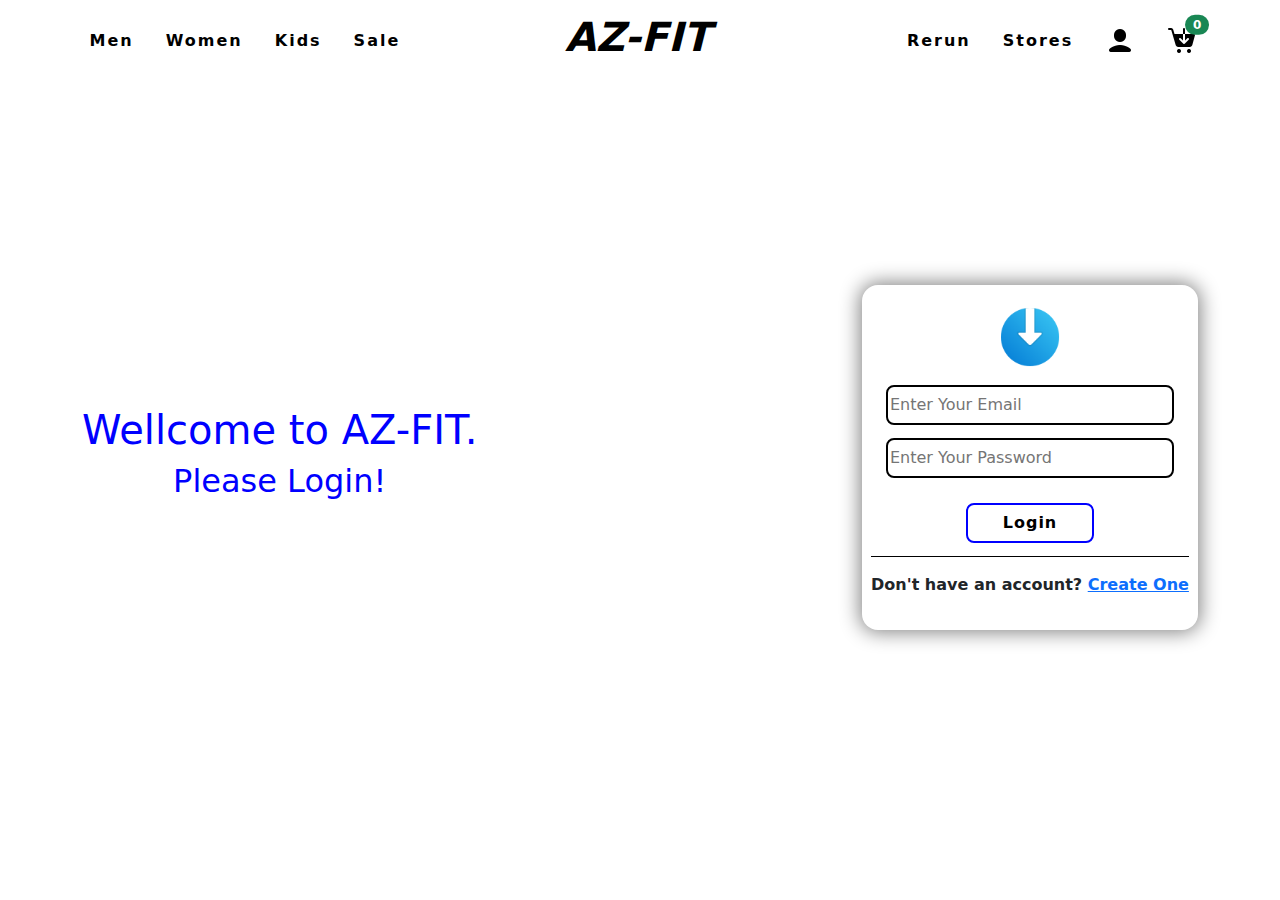
==== login.html @ 4968bbcb "Add files via upload" ====
<!DOCTYPE html>
<html lang="en">

<head>
  <link rel="shortcut icon" href="./login icon.png" type="image/x-icon">
  <link rel="stylesheet" href="login.css">
  <meta charset="UTF-8">
  <meta name="viewport" content="width=device-width, initial-scale=1.0">
  <title>LOGIN</title>
  <!-- BS CS LINK -->
  <link rel="stylesheet" href="https://cdn.jsdelivr.net/npm/bootstrap@5.3.3/dist/css/bootstrap.min.css">
  <!-- BS JS LINK -->
  <script src="https://cdn.jsdelivr.net/npm/bootstrap@5.3.3/dist/js/bootstrap.bundle.min.js
      "></script>

</head>

<body>
  <!-- webnav start -->
  <nav>
    <ul>
      <li>
        <a href="#">Men</a>
      </li>
      <li>
        <a href="#">Women</a>
      </li>
      <li>
        <a href="#">Kids</a>
      </li>
      <li>
        <a href="#">Sale</a>
      </li>
    </ul>
    <ul id="logo">
      <!-- <i
        class="fa-solid fa-code"
        style="font-size: 3rem; font-weight: bold"
      ></i> -->
      <a href="index.html" style="text-decoration: none; color: black;"><h1 style="font-weight: bold; font-style: italic;">AZ-FIT</h1></a>
    </ul>
    <ul>
      <li>
        <a href="#">Rerun</a>
      </li>
      <li>
        <a href="#">Stores</a>
      </li>
      <li>
        <a href="./login.html">
          <img
            src="./assets/icons8-user-60 (2).png"
            height="30em"
            width="auto"
            alt=""
          />
        </a>
      </li>
      <li>
        <button
          type="button"
          class="position-relative"
          style="
            width: fit-content;
            background-color: transparent;
            border: none;
            margin-left: 0%;
            padding-left: 0%;
          "
        >
          <img
            src="./assets/icons8-add-to-cart-60 (2).png"
            height="30em"
            width="auto"
            alt=""
          />
          <span
            class="position-absolute top-0 start-85 translate-middle badge rounded-pill bg-success qty"
          >
            0
          </span>
        </button>
      </li>
    </ul>
  </nav>
   <!-- responsive nav -->
   <div class="respnav">
    <div>
      <img
        src="./assets/icons8-hamburger-menu-60 (2).png"
        height="55em"
        width="55em"
        alt=""
      />
    </div>

    <!-- <i
      class="fa-solid fa-code"
      id="logo-icon"
      style="font-size: 3rem; font-weight: bold"
    ></i> -->
    <a href="index.html" style="text-decoration: none; color: black;"><h1 style="font-weight: bold; font-style: italic;">AZ-FIT</h1></a>
    <div class="icons">
      <a href="./login.html">
        <img
          src ="./assets/icons8-user-60 (2).png"
          height="30em"
          width="auto"
          alt=""
        />
      </a>
      <button type="button" class="position-relative" style=" width: fit-content; background-color: transparent; border: none; margin-left: 0%;">
        <img src="./assets/icons8-add-to-cart-60 (2).png"height="30em" width="auto" alt=""/>
        <span class="position-absolute top-0 start-85 translate-middle badge rounded-pill bg-success qty">
          0
        </span>
      </button>
    </div>
  </div>

  <!-- login start -->
  <div id="login-outer" class="container">
    <div class="loginpage">
      <h1>
        Wellcome to AZ-FIT.
      </h1>
      <h2>
        Please Login!
      </h2>
    </div>
    <div class="loginpage">
      <form>
        <img src="./assets/login form icon.png" height="70px" width="auto" alt="">
        <div>
          <input type="email" id="form2Example1" placeholder="Enter Your Email"/>
          <p id="emailerror" class="error"></p>
        </div>
        <div>
          <input type="text" id="form2Example2" placeholder="Enter Your Password" />
          <p id="passerror" class="error"></p>
        </div>
        <p id="msg" class="error"></p>
        <button  type="button" id="login-btn">Login</button>
        <p style="font-weight: bold; border-top: 1px solid black; padding-top: 1em;">Don't have an account? <a href="sign up.html">Create One</a></p>
      </form>
    </div>
  </div>

  <script src="login.js"></script>
</body>

</html>
---- login.css ----
body {
    margin: 0%;
    padding: 0%;
    box-sizing: border-box;
}

/* webnav */
nav {
    display: flex;
    justify-content: space-between;
    align-items: center;
    padding: 1% 2%;
    padding-right: 6%;
    /* z-index: 33 !important; */
}

nav ul {
    display: flex;
    align-items: center;
}

nav ul li {
    margin-left: 2em;
    list-style: none;
    font-weight: bolder;
    letter-spacing: 2px;
}
nav ul li a {
    color: black;
    text-decoration: none;
}
/* responsive nav */
.respnav {
    display: none;
    justify-content: space-between;
    align-items: center;
    padding: 1% 5%;
    /* background-color: white; */
}
.respnav ul {
    display: flex;
    align-items: center;
}
.respnav .icons img {
    color: black;
    text-decoration: none;
    /* margin-left: 1em; */
}

@media(max-width:1120px) {
    nav{
        display: none;
    }
    .respnav{
        display: flex;
    }
}
@media(max-width:600px) {
    .respnav {
      display: flex;
      justify-content: space-between;
      align-items: center;
      padding: 3% 5%;
      /* background-color: white; */
  }
}
 /* login start */
 #login-outer {
     display: flex;
     justify-content: space-between;
     align-items: center;
     height: 80vh;
     width: 100%;
 }

 @media(max-width:990px) {
     #login-outer {
         display: flex;
         flex-direction: column;
         justify-content: center;
         align-items: center;
         height: fit-content;
         width: 100%;
         gap: 3em;
         margin-top: 2em;
         margin-bottom: 2em;
     }

     body {
         margin: 0%;
         padding: 0%;
         box-sizing: border-box;
         overflow: visible;
     }
 }

 .loginpage:nth-child(1) {
     text-align: center;
     line-height: 1.5em;
     color: blue;
     font-size: 1.5rem;
 }

 form {
     display: flex;
     flex-direction: column;
     justify-content: center;
     align-items: center;
     gap: 0.8em;
     box-shadow: 0px 0px 20px 2px gray;
     height: fit-content;
     width: 21em;
     border-radius: 16px;
     padding: 5% 0%;
 }

 input {
     height: 2.5em;
     width: 18em;
     border-radius: 8px;
     border: 2px solid black;
 }

 @media(max-width:400px) {
     form {
         display: flex;
         flex-direction: column;
         justify-content: center;
         align-items: center;
         gap: 0.8em;
         box-shadow: 0px 0px 20px 2px gray;
         height: fit-content;
         width: 18em;
         border-radius: 16px;
         padding: 5% 0%;

     }

     input {
         height: 2.5em;
         width: 16em;
         border-radius: 8px;
         border: 2px solid black;
     }
 }

 #login-btn {
     height: 2.5em;
     width: 8em;
     background-color: transparent;
     border: 2px solid blue;
     font-weight: bold;
     letter-spacing: 1px;
     border-radius: 8px;
     transition: 0.6s;
     margin-top: 0%;
 }

 #login-btn:hover {
     border: 2px solid black;
     background-color: blue;
     color: white;
 }

 .error {
     color: red !important;
     padding: 0%;
     margin: 0%;
 }
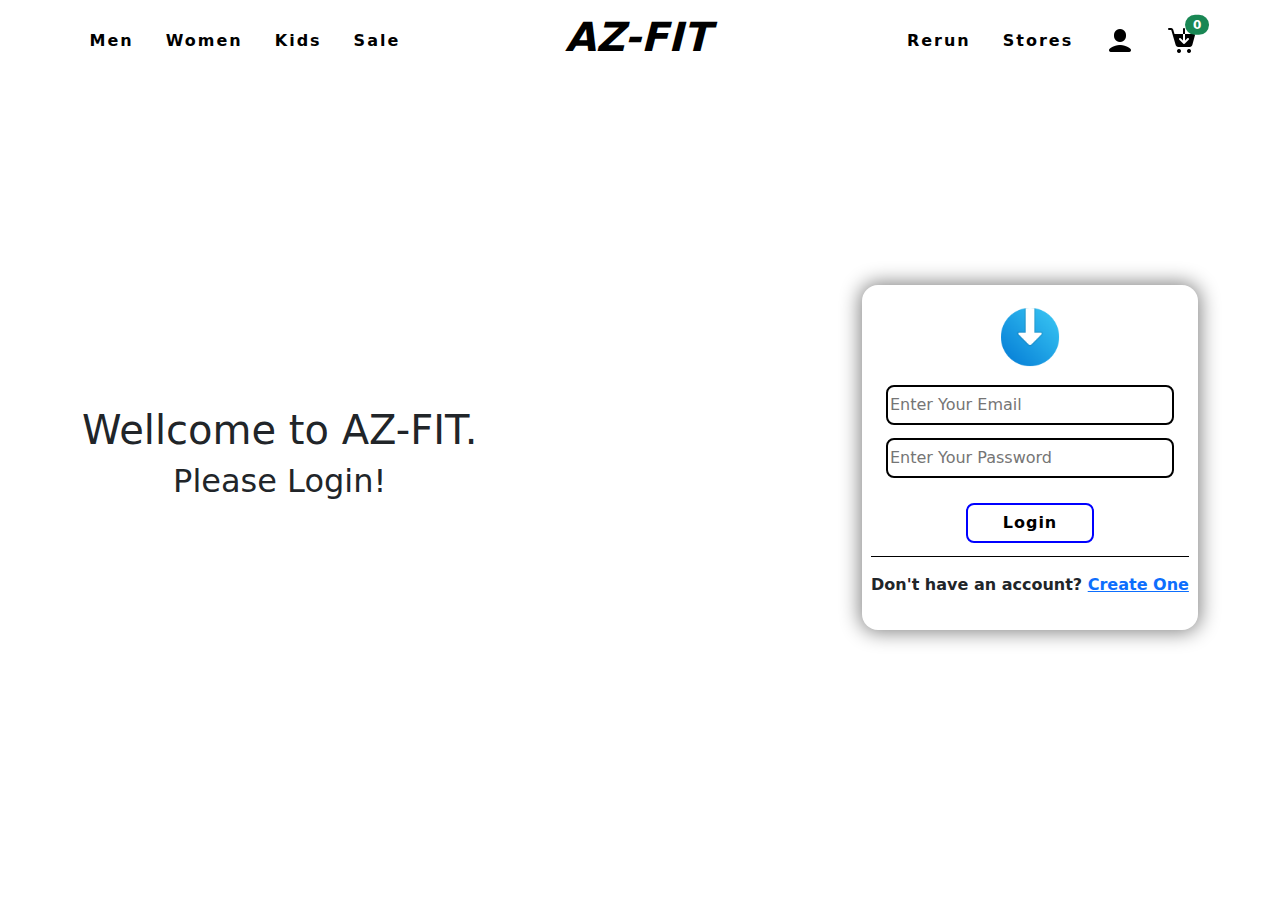
==== commit fedec458: "favicon" ====
--- a/login.html
+++ b/login.html
@@ -2,7 +2,7 @@
 <html lang="en">
 
 <head>
-  <link rel="shortcut icon" href="./login icon.png" type="image/x-icon">
+  <link rel="shortcut icon" href="./assets/login icon.png" type="image/x-icon">
   <link rel="stylesheet" href="login.css">
   <meta charset="UTF-8">
   <meta name="viewport" content="width=device-width, initial-scale=1.0">
--- a/login.css
+++ b/login.css
@@ -97,7 +97,7 @@
  .loginpage:nth-child(1) {
      text-align: center;
      line-height: 1.5em;
-     color: blue;
+     /* color: blue; */
      font-size: 1.5rem;
  }
 
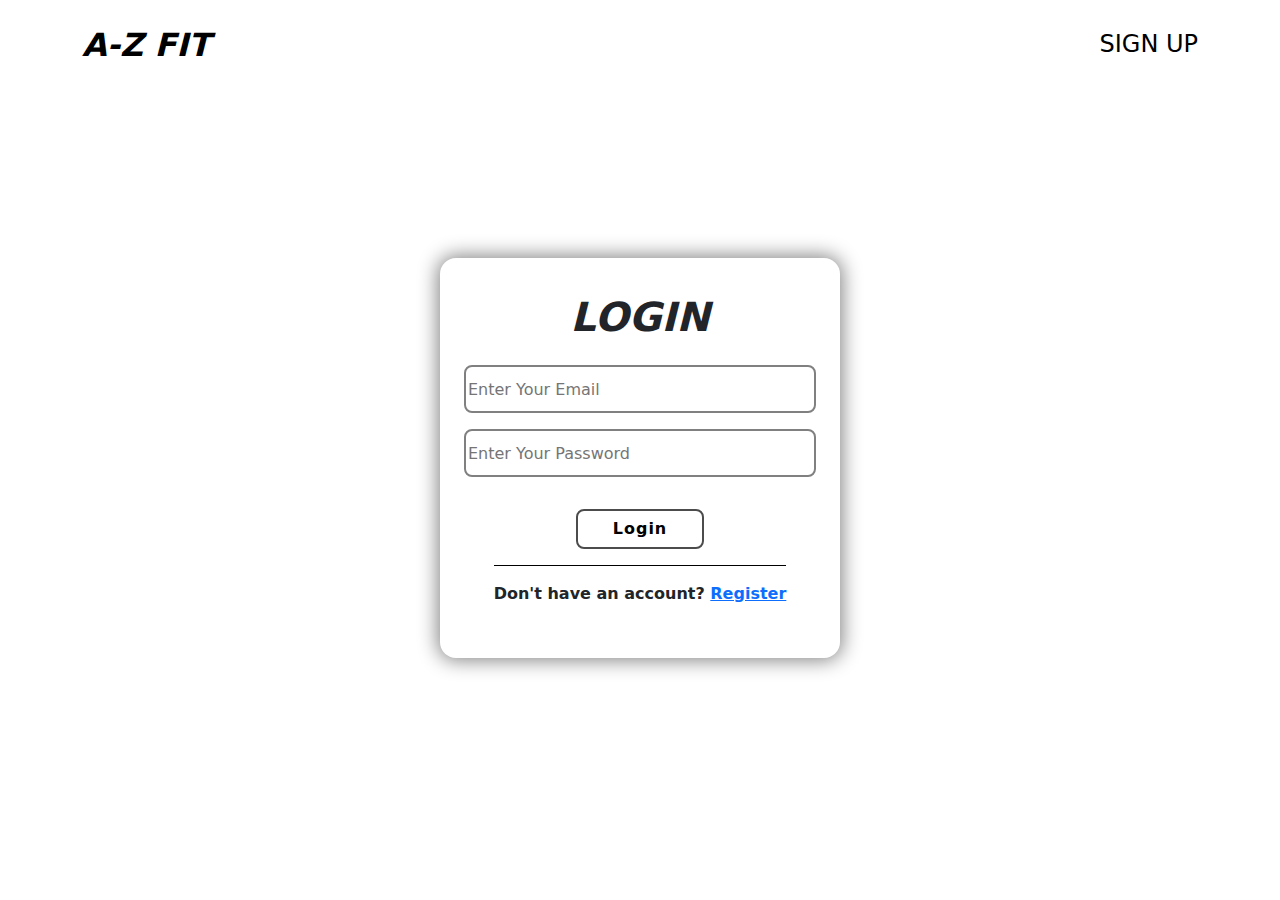
==== commit 2c585e37: "update" ====
--- a/login.html
+++ b/login.html
@@ -16,121 +16,30 @@
 </head>
 
 <body>
-  <!-- webnav start -->
-  <nav>
-    <ul>
-      <li>
-        <a href="#">Men</a>
-      </li>
-      <li>
-        <a href="#">Women</a>
-      </li>
-      <li>
-        <a href="#">Kids</a>
-      </li>
-      <li>
-        <a href="#">Sale</a>
-      </li>
-    </ul>
-    <ul id="logo">
-      <!-- <i
-        class="fa-solid fa-code"
-        style="font-size: 3rem; font-weight: bold"
-      ></i> -->
-      <a href="index.html" style="text-decoration: none; color: black;"><h1 style="font-weight: bold; font-style: italic;">AZ-FIT</h1></a>
-    </ul>
-    <ul>
-      <li>
-        <a href="#">Rerun</a>
-      </li>
-      <li>
-        <a href="#">Stores</a>
-      </li>
-      <li>
-        <a href="./login.html">
-          <img
-            src="./assets/icons8-user-60 (2).png"
-            height="30em"
-            width="auto"
-            alt=""
-          />
+  
+  <nav id="navigation">
+    <div class="container nav-log">
+        <a class="navbar-brand color-dark " href="index.html">
+          <h2 style="text-decoration: none; color: black; font-weight: bold; font-style: italic;">
+            A-Z FIT
+          </h2>
         </a>
-      </li>
-      <li>
-        <button
-          type="button"
-          class="position-relative"
-          style="
-            width: fit-content;
-            background-color: transparent;
-            border: none;
-            margin-left: 0%;
-            padding-left: 0%;
-          "
-        >
-          <img
-            src="./assets/icons8-add-to-cart-60 (2).png"
-            height="30em"
-            width="auto"
-            alt=""
-          />
-          <span
-            class="position-absolute top-0 start-85 translate-middle badge rounded-pill bg-success qty"
-          >
-            0
-          </span>
-        </button>
-      </li>
-    </ul>
-  </nav>
-   <!-- responsive nav -->
-   <div class="respnav">
-    <div>
-      <img
-        src="./assets/icons8-hamburger-menu-60 (2).png"
-        height="55em"
-        width="55em"
-        alt=""
-      />
-    </div>
 
-    <!-- <i
-      class="fa-solid fa-code"
-      id="logo-icon"
-      style="font-size: 3rem; font-weight: bold"
-    ></i> -->
-    <a href="index.html" style="text-decoration: none; color: black;"><h1 style="font-weight: bold; font-style: italic;">AZ-FIT</h1></a>
-    <div class="icons">
-      <a href="./login.html">
-        <img
-          src ="./assets/icons8-user-60 (2).png"
-          height="30em"
-          width="auto"
-          alt=""
-        />
-      </a>
-      <button type="button" class="position-relative" style=" width: fit-content; background-color: transparent; border: none; margin-left: 0%;">
-        <img src="./assets/icons8-add-to-cart-60 (2).png"height="30em" width="auto" alt=""/>
-        <span class="position-absolute top-0 start-85 translate-middle badge rounded-pill bg-success qty">
-          0
-        </span>
-      </button>
-    </div>
-  </div>
+        <h4>
+          <a href="sign up.html">SIGN UP</a>
+        </h4>
 
-  <!-- login start -->
+</nav>
+
+
+
+
   <div id="login-outer" class="container">
     <div class="loginpage">
-      <h1>
-        Wellcome to AZ-FIT.
-      </h1>
-      <h2>
-        Please Login!
-      </h2>
-    </div>
-    <div class="loginpage">
-      <form>
-        <img src="./assets/login form icon.png" height="70px" width="auto" alt="">
+      <form class="loginform">
+         <h2 style="text-align: center; font-size: 2.5rem; font-weight: bold; font-style: oblique;">
+          LOGIN
+         </h2>
         <div>
           <input type="email" id="form2Example1" placeholder="Enter Your Email"/>
           <p id="emailerror" class="error"></p>
@@ -141,7 +50,7 @@
         </div>
         <p id="msg" class="error"></p>
         <button  type="button" id="login-btn">Login</button>
-        <p style="font-weight: bold; border-top: 1px solid black; padding-top: 1em;">Don't have an account? <a href="sign up.html">Create One</a></p>
+        <p style="font-weight: bold; border-top: 1px solid black; padding-top: 1em;">Don't have an account? <a href="sign up.html">Register</a></p>
       </form>
     </div>
   </div>
--- a/login.css
+++ b/login.css
@@ -3,163 +3,116 @@
     padding: 0%;
     box-sizing: border-box;
 }
-
-/* webnav */
-nav {
-    display: flex;
-    justify-content: space-between;
-    align-items: center;
-    padding: 1% 2%;
-    padding-right: 6%;
-    /* z-index: 33 !important; */
-}
-
-nav ul {
-    display: flex;
-    align-items: center;
-}
-
-nav ul li {
-    margin-left: 2em;
-    list-style: none;
-    font-weight: bolder;
-    letter-spacing: 2px;
-}
-nav ul li a {
-    color: black;
-    text-decoration: none;
-}
-/* responsive nav */
-.respnav {
-    display: none;
-    justify-content: space-between;
-    align-items: center;
-    padding: 1% 5%;
-    /* background-color: white; */
-}
-.respnav ul {
-    display: flex;
-    align-items: center;
-}
-.respnav .icons img {
-    color: black;
-    text-decoration: none;
-    /* margin-left: 1em; */
-}
-
-@media(max-width:1120px) {
-    nav{
-        display: none;
-    }
-    .respnav{
-        display: flex;
-    }
-}
-@media(max-width:600px) {
-    .respnav {
-      display: flex;
-      justify-content: space-between;
-      align-items: center;
-      padding: 3% 5%;
-      /* background-color: white; */
+#navigation {
+    padding: 2% 2% !important;
   }
-}
+  .nav-log{
+    display: flex !important;
+    justify-content: space-between !important;
+    align-items: center !important;
+  }
+  .nav-log h4 a{
+    color: black !important;
+    text-decoration: none !important;
+  }
  /* login start */
  #login-outer {
      display: flex;
-     justify-content: space-between;
+     justify-content: center;
      align-items: center;
      height: 80vh;
      width: 100%;
  }
+ .loginform {
+     display: flex;
+     flex-direction: column;
+     justify-content: center;
+     align-items: center;
+     gap: 1em;
+     box-shadow: 0px 0px 20px 2px gray;
+     height: 25em;
+     width: 25em;
+     border-radius: 16px;
+     /* padding: % 0%; */
+ }
 
- @media(max-width:990px) {
-     #login-outer {
+ .loginform input {
+     height: 3em;
+     width: 22em;
+     border-radius: 8px;
+     border: 2px solid gray;
+ }
+ @media(max-width:560px) {
+    #login-outer {
+        display: flex;
+        justify-content: center;
+        align-items: center;
+        height: 90vh;
+        width: 100%;
+    }
+ }
+ @media(max-width:420px) {
+    .loginform {
          display: flex;
          flex-direction: column;
          justify-content: center;
          align-items: center;
-         height: fit-content;
-         width: 100%;
-         gap: 3em;
-         margin-top: 2em;
-         margin-bottom: 2em;
-     }
-
-     body {
-         margin: 0%;
-         padding: 0%;
-         box-sizing: border-box;
-         overflow: visible;
-     }
- }
-
- .loginpage:nth-child(1) {
-     text-align: center;
-     line-height: 1.5em;
-     /* color: blue; */
-     font-size: 1.5rem;
- }
-
- form {
-     display: flex;
-     flex-direction: column;
-     justify-content: center;
-     align-items: center;
-     gap: 0.8em;
-     box-shadow: 0px 0px 20px 2px gray;
-     height: fit-content;
-     width: 21em;
-     border-radius: 16px;
-     padding: 5% 0%;
- }
-
- input {
-     height: 2.5em;
-     width: 18em;
-     border-radius: 8px;
-     border: 2px solid black;
- }
-
- @media(max-width:400px) {
-     form {
-         display: flex;
-         flex-direction: column;
-         justify-content: center;
-         align-items: center;
-         gap: 0.8em;
+         gap: 1em;
          box-shadow: 0px 0px 20px 2px gray;
-         height: fit-content;
-         width: 18em;
+         height: 25em;
+         width: 22em;
          border-radius: 16px;
-         padding: 5% 0%;
+         /* padding: 5% 0%; */
 
      }
 
-     input {
-         height: 2.5em;
-         width: 16em;
+     .loginform input {
+         height: 3em;
+         width: 19em;
          border-radius: 8px;
-         border: 2px solid black;
+         border: 2px solid gray;
      }
+    
  }
+ @media(max-width:370px) {
+    .loginform {
+        display: flex;
+        flex-direction: column;
+        justify-content: center;
+        align-items: center;
+        gap: 1em;
+        box-shadow: 0px 0px 20px 2px gray;
+        height: 25em;
+        width: 18em;
+        border-radius: 16px;
+        /* padding: % 0%; */
+
+    }
+
+    .loginform input {
+        height: 3em;
+        width: 16em;
+        border-radius: 8px;
+        border: 2px solid gray;
+    }
+}
 
  #login-btn {
-     height: 2.5em;
-     width: 8em;
-     background-color: transparent;
-     border: 2px solid blue;
-     font-weight: bold;
-     letter-spacing: 1px;
-     border-radius: 8px;
-     transition: 0.6s;
-     margin-top: 0%;
+    height: 2.5em;
+    width: 8em;
+    background-color: transparent;
+    border: 2px solid rgba(0, 0, 0, 0.7);
+    font-weight: bold;
+    letter-spacing: 1px;
+    border-radius: 8px;
+    transition: 0.6s;
+    margin-top: 0%;
  }
 
  #login-btn:hover {
-     border: 2px solid black;
-     background-color: blue;
-     color: white;
+    color: white;
+    background-color: rgba(0, 0, 0, 0.7);
+    border: none;
  }
 
  .error {
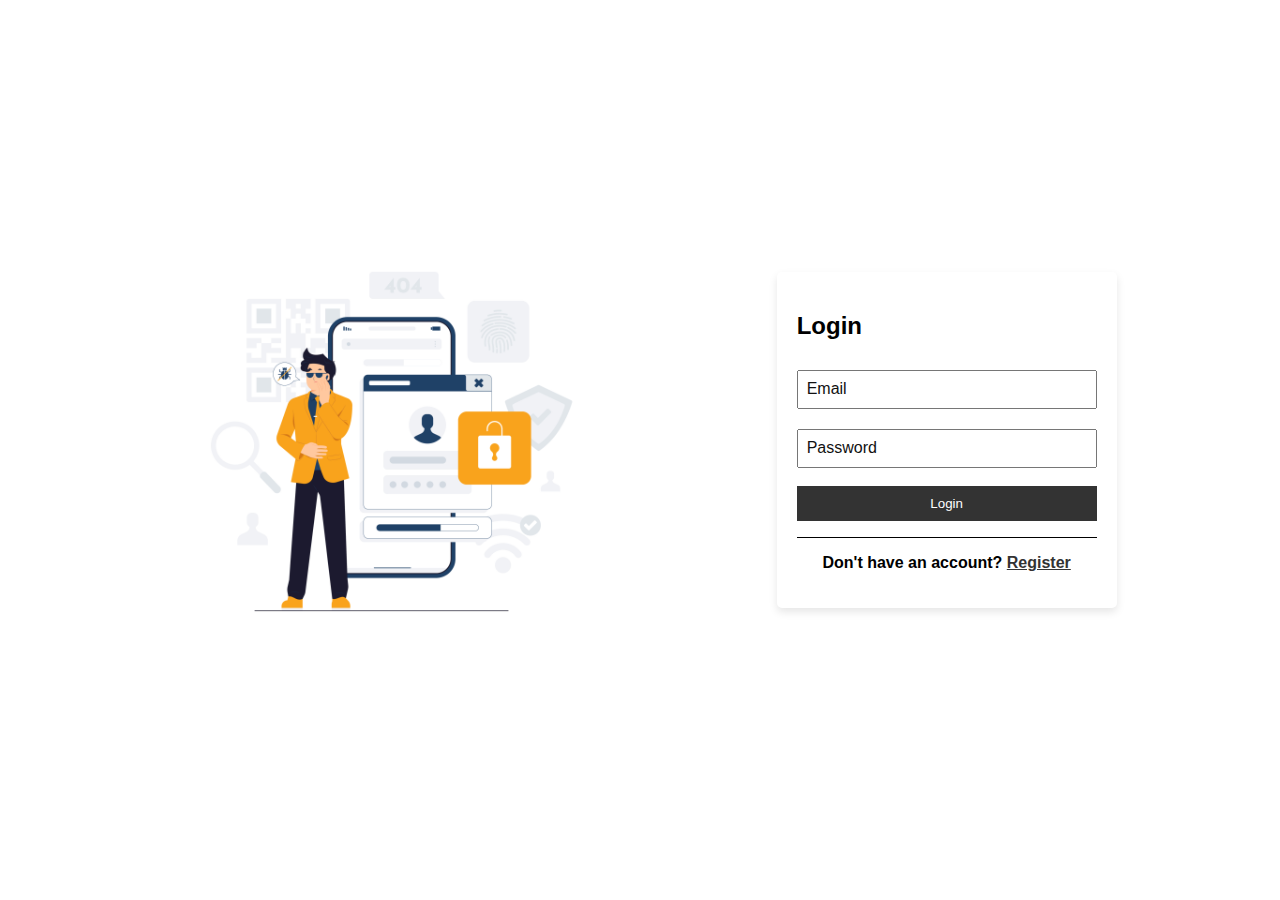
==== commit d07bb97b: "changing" ====
--- a/login.html
+++ b/login.html
@@ -1,61 +1,81 @@
 <!DOCTYPE html>
 <html lang="en">
+  <head>
+    <meta charset="UTF-8" />
+    <meta name="viewport" content="width=device-width, initial-scale=1.0" />
+    <title>Login - Services Hub</title>
+    <link rel="stylesheet" href="login.css" />
+    <link
+      rel="stylesheet"
+      href="https://cdnjs.cloudflare.com/ajax/libs/font-awesome/4.7.0/css/font-awesome.min.css"
+    />
+  </head>
+  <body>
 
-<head>
-  <link rel="shortcut icon" href="./assets/login icon.png" type="image/x-icon">
-  <link rel="stylesheet" href="login.css">
-  <meta charset="UTF-8">
-  <meta name="viewport" content="width=device-width, initial-scale=1.0">
-  <title>LOGIN</title>
-  <!-- BS CS LINK -->
-  <link rel="stylesheet" href="https://cdn.jsdelivr.net/npm/bootstrap@5.3.3/dist/css/bootstrap.min.css">
-  <!-- BS JS LINK -->
-  <script src="https://cdn.jsdelivr.net/npm/bootstrap@5.3.3/dist/js/bootstrap.bundle.min.js
-      "></script>
+<!-- login outer -->
+   <div class="login-outer">
 
-</head>
+    <div class="login-img">
+      <img src="./assets/login vector.jpg" height="450px" width="auto" alt="">
+    </div>
 
-<body>
-  
-  <nav id="navigation">
-    <div class="container nav-log">
-        <a class="navbar-brand color-dark " href="index.html">
-          <h2 style="text-decoration: none; color: black; font-weight: bold; font-style: italic;">
-            A-Z FIT
-          </h2>
-        </a>
+    <!-- form start -->
+    <div class="form-container">
+      <form>
+        <h2>Login</h2>
 
-        <h4>
-          <a href="sign up.html">SIGN UP</a>
-        </h4>
+        <div class="input-outer">
+          <input type="email" class="input-field" id="form2Example1" name="email" />
+          <label for="Name" class="input-label">Email</label>
+          <p id="emailerror" class="error"></p>
 
-</nav>
+        </div>
+
+        <div class="input-outer">
+            <input type="password" class="input-field" id="form2Example2" name="password" />
+            <label for="Name" class="input-label">Password</label>
+          <p id="passerror" class="error"></p>
+        </div>
+
+        <div id="msg" class="error" style="padding-bottom: 0.5em; text-align: center;"></div>
+        <button  type="button" id="login-btn">Login</button>
+       
+        <div class="switch-form">
+            <p style="font-weight: bold; border-top: 1px solid black; padding-top: 1em;">Don't have an account? <a href="signup.html" style="text-decoration: underline;">Register</a></p>
+        </div>
+      </form>
+    </div>
+   </div>
 
 
+    <script src="login.js"></script>
 
+    
+    <script>
 
-  <div id="login-outer" class="container">
-    <div class="loginpage">
-      <form class="loginform">
-         <h2 style="text-align: center; font-size: 2.5rem; font-weight: bold; font-style: oblique;">
-          LOGIN
-         </h2>
-        <div>
-          <input type="email" id="form2Example1" placeholder="Enter Your Email"/>
-          <p id="emailerror" class="error"></p>
-        </div>
-        <div>
-          <input type="text" id="form2Example2" placeholder="Enter Your Password" />
-          <p id="passerror" class="error"></p>
-        </div>
-        <p id="msg" class="error"></p>
-        <button  type="button" id="login-btn">Login</button>
-        <p style="font-weight: bold; border-top: 1px solid black; padding-top: 1em;">Don't have an account? <a href="sign up.html">Register</a></p>
-      </form>
-    </div>
-  </div>
-
-  <script src="login.js"></script>
-</body>
-
-</html>+      let inputFields = document.querySelectorAll('.input-field');
+      let inputLabels = document.querySelectorAll('.input-label');
+      
+      inputFields.forEach((inputField, index) => {
+        let inputLabel = inputLabels[index];
+      
+        inputField.addEventListener('input', () => {
+          if (inputField.value !== '') {
+            inputLabel.style.top = '1px';
+          } else {
+          inputLabel.style.top = '20px';
+          }
+        });
+      
+        if (inputField.value !== '') {
+          inputLabel.style.top = '1px';
+        } else {
+          inputLabel.style.top = '20px';
+        }
+      });
+      
+      
+      
+          </script>
+  </body>
+</html>
--- a/login.css
+++ b/login.css
@@ -1,122 +1,112 @@
 body {
-    margin: 0%;
-    padding: 0%;
-    box-sizing: border-box;
+    font-family: Arial, sans-serif;
+    margin: 0;
+    padding: 0;
+  }
+ 
+/* login start */
+.login-outer{
+    display: flex;
+    justify-content: space-evenly;
+    align-items: center;
+    height: 100vh;
+    width: 100%;
 }
-#navigation {
-    padding: 2% 2% !important;
-  }
-  .nav-log{
-    display: flex !important;
-    justify-content: space-between !important;
-    align-items: center !important;
-  }
-  .nav-log h4 a{
-    color: black !important;
-    text-decoration: none !important;
-  }
- /* login start */
- #login-outer {
-     display: flex;
-     justify-content: center;
-     align-items: center;
-     height: 80vh;
-     width: 100%;
- }
- .loginform {
-     display: flex;
-     flex-direction: column;
-     justify-content: center;
-     align-items: center;
-     gap: 1em;
-     box-shadow: 0px 0px 20px 2px gray;
-     height: 25em;
-     width: 25em;
-     border-radius: 16px;
-     /* padding: % 0%; */
- }
-
- .loginform input {
-     height: 3em;
-     width: 22em;
-     border-radius: 8px;
-     border: 2px solid gray;
- }
- @media(max-width:560px) {
-    #login-outer {
-        display: flex;
-        justify-content: center;
-        align-items: center;
-        height: 90vh;
-        width: 100%;
-    }
- }
- @media(max-width:420px) {
-    .loginform {
-         display: flex;
-         flex-direction: column;
-         justify-content: center;
-         align-items: center;
-         gap: 1em;
-         box-shadow: 0px 0px 20px 2px gray;
-         height: 25em;
-         width: 22em;
-         border-radius: 16px;
-         /* padding: 5% 0%; */
-
-     }
-
-     .loginform input {
-         height: 3em;
-         width: 19em;
-         border-radius: 8px;
-         border: 2px solid gray;
-     }
-    
- }
- @media(max-width:370px) {
-    .loginform {
+@media(max-width:900px){
+    .login-outer{
         display: flex;
         flex-direction: column;
         justify-content: center;
         align-items: center;
-        gap: 1em;
-        box-shadow: 0px 0px 20px 2px gray;
-        height: 25em;
-        width: 18em;
-        border-radius: 16px;
-        /* padding: % 0%; */
-
-    }
-
-    .loginform input {
-        height: 3em;
-        width: 16em;
-        border-radius: 8px;
-        border: 2px solid gray;
+        height: 100%;
+        width: 100%;
+    } 
+    .login-img img{
+        height: 300px;
+        width: auto;
     }
 }
+.form-container {
+    display: flex;
+    justify-content: center;
+    align-items: center;
+    flex-direction: column;
+}
 
- #login-btn {
-    height: 2.5em;
-    width: 8em;
-    background-color: transparent;
-    border: 2px solid rgba(0, 0, 0, 0.7);
-    font-weight: bold;
-    letter-spacing: 1px;
-    border-radius: 8px;
-    transition: 0.6s;
-    margin-top: 0%;
- }
+.form-container form {
+    background-color: #fff;
+    padding: 20px;
+    box-shadow: 0 4px 8px rgba(0, 0, 0, 0.1);
+    border-radius: 5px;
+    width: 300px;
+    margin-bottom: 20px;
+}
 
- #login-btn:hover {
+.form-container input {
+    width: 100%;
+    padding: 10px;
+    margin: 10px 0;
+    box-sizing: border-box;
+}
+
+.form-container input:focus{
+    background-color: #fff;
+  }
+  
+.form-container button {
+    width: 100%;
+    padding: 10px;
+    background-color: #333;
     color: white;
-    background-color: rgba(0, 0, 0, 0.7);
     border: none;
- }
+    cursor: pointer;
+}
 
- .error {
-     color: red !important;
-     padding: 0%;
-     margin: 0%;
- }+.form-container button:hover {
+    background-color: #555;
+}
+/* lable floating */
+.input-outer {
+    position: relative;
+  }
+  .input-label {
+    position: absolute;
+    top: 22px; 
+    left: 10px;
+    color: #111;
+    font-weight: 500;
+    background-color: #fff;
+    pointer-events: none; 
+    transition: 0.2s ease-out; 
+  }
+.switch-form {
+    text-align: center;
+    margin-top: 10px;
+}
+
+.switch-form a {
+    color: #333;
+    text-decoration: none;
+}
+.error{
+    color: red !important;
+    padding: 0%;
+    margin: 0%;
+}
+@media(max-width:380px){
+    .form-container form {
+        background-color: #fff;
+        padding: 20px;
+        box-shadow: 0 4px 8px rgba(0, 0, 0, 0.1);
+        border-radius: 5px;
+        width: 250px;
+        margin-bottom: 20px;
+    }
+    
+    .form-container input {
+        width: 100%;
+        padding: 8px;
+        margin: 10px 0;
+        box-sizing: border-box;
+    }
+}